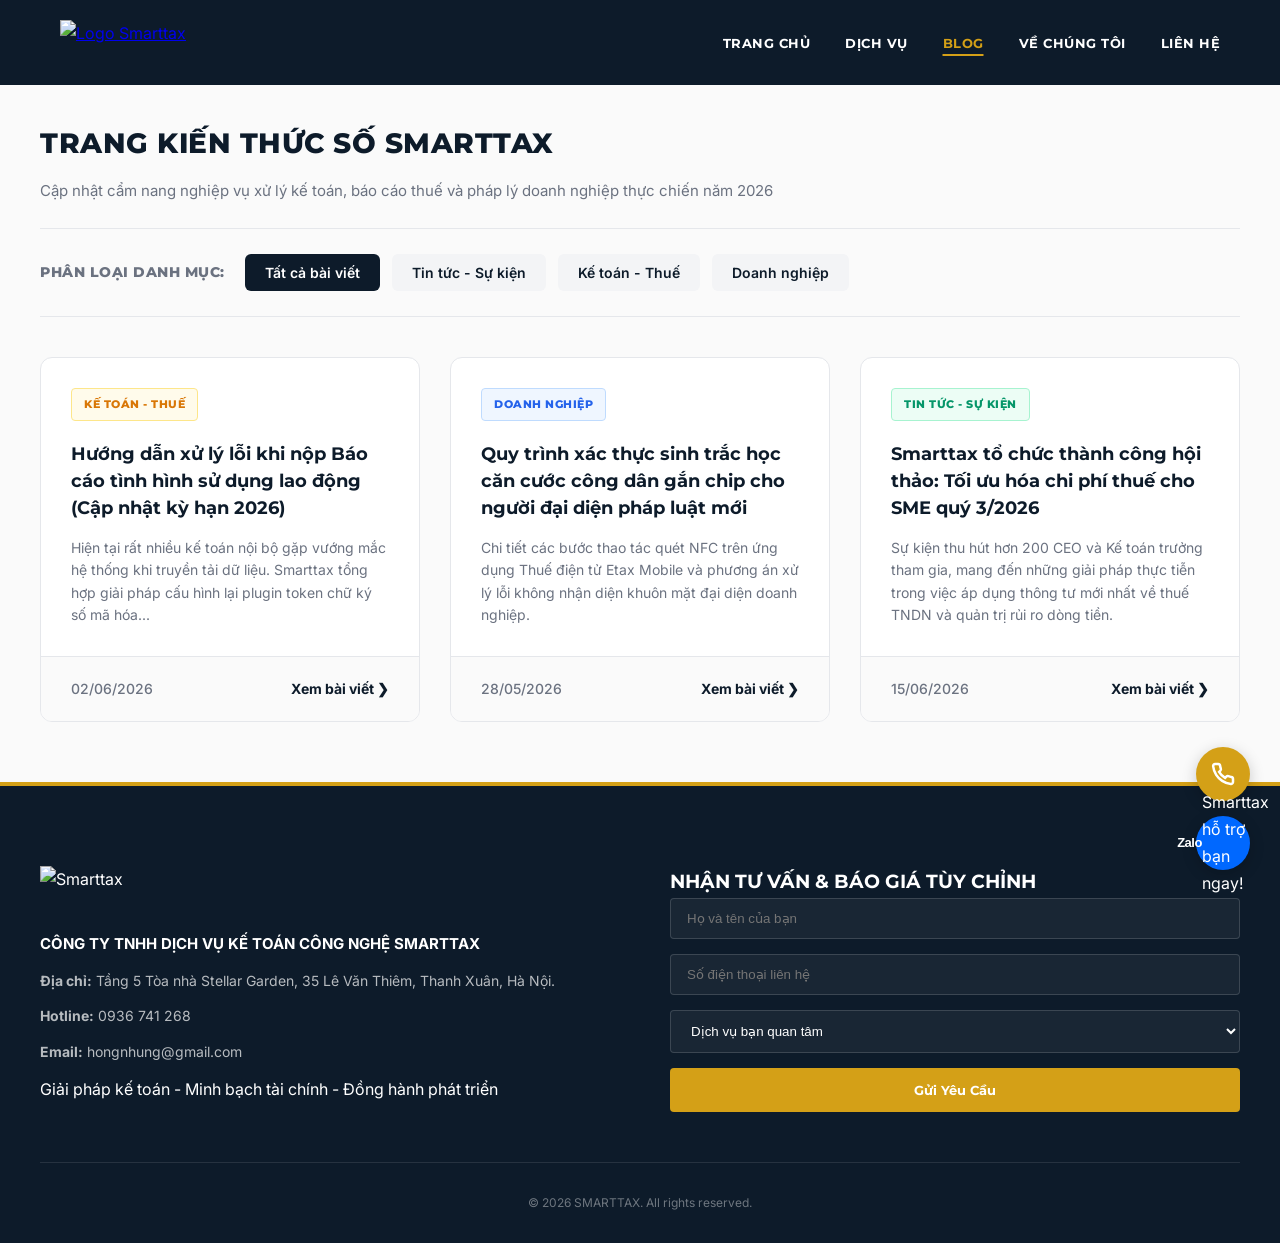
==== blog.html @ e1456940 "Add files via upload" ====
<!DOCTYPE html>
<html lang="vi">
<head>
    <meta charset="UTF-8">
    <meta name="viewport" content="width=device-width, initial-scale=1.0">
    <title>Blog Kiến Thức | SMARTTAX</title>
    <style>
        /* CSS NHÚNG TRỰC TIẾP */
        @import url('https://fonts.googleapis.com/css2?family=Inter:wght@400;500;600&family=Montserrat:wght@600;700;800&display=swap');
        :root { --primary-color: #0D1B2A; --accent-color: #D4A017; --text-gray: #6B7280; --bg-light: #F3F4F6; --white: #ffffff; --border-color: #E5E7EB; }
        * { margin: 0; padding: 0; box-sizing: border-box; }
        body { font-family: 'Inter', sans-serif; color: var(--primary-color); line-height: 1.7; background-color: #FAFAFA; overflow-x: hidden; }
        h1, h2, h3, h4, h5, h6 { font-family: 'Montserrat', sans-serif; font-weight: 700; }
        
        /* HEADER */
        header { background-color: var(--primary-color); padding: 20px 0; position: fixed; width: 100%; top: 0; z-index: 1000; transition: all 0.4s cubic-bezier(0.4, 0, 0.2, 1); }
        header.sticky { padding: 12px 0; background-color: rgba(13, 27, 42, 0.95); box-shadow: 0 4px 20px rgba(0, 0, 0, 0.15); backdrop-filter: blur(10px); }
        .nav-container { max-width: 1200px; margin: 0 auto; display: flex; justify-content: space-between; align-items: center; padding: 0 20px; }
        .logo-wrapper { display: flex; align-items: center; gap: 12px; text-decoration: none; }
        .logo-text h1 { color: var(--white); font-size: 22px; letter-spacing: 1px; line-height: 1; }
        .logo-text h1 span { color: var(--accent-color); }
        .logo-text p { color: var(--white); font-size: 8px; letter-spacing: 0.5px; margin-top: 3px; opacity: 0.8; }
        .nav-links { list-style: none; display: flex; gap: 35px; }
        .nav-links li a { color: var(--white); text-decoration: none; font-weight: 700; font-family: 'Montserrat', sans-serif; text-transform: uppercase; font-size: 13px; letter-spacing: 0.5px; position: relative; padding: 5px 0; transition: color 0.3s ease; }
        .nav-links li a::after { content: ''; position: absolute; width: 0; height: 2px; background: var(--accent-color); bottom: 0; left: 50%; transform: translateX(-50%); transition: width 0.3s cubic-bezier(0.4, 0, 0.2, 1); }
        .nav-links li a:hover { color: var(--accent-color); }
        .nav-links li a:hover::after, .nav-links li.active a::after { width: 100%; }
        .nav-links li.active a { color: var(--accent-color); }
        
        /* SECTION BLOG HEADER */
        section { padding: 120px 20px 60px; max-width: 1240px; margin: 0 auto; }
        .blog-header-block { border-bottom: 1px solid var(--border-color); padding-bottom: 25px; margin-bottom: 25px; }
        .blog-main-title { font-size: 28px; font-weight: 800; color: var(--primary-color); margin-bottom: 10px; text-transform: uppercase; letter-spacing: 0.5px; }
        .blog-main-desc { font-size: 15px; color: var(--text-gray); }

        /* BỘ LỌC DANH MỤC */
        .filter-wrapper { border-bottom: 1px solid var(--border-color); padding-bottom: 25px; margin-bottom: 40px; display: flex; align-items: center; gap: 20px; flex-wrap: wrap; }
        .filter-label { font-weight: 800; font-family: 'Montserrat', sans-serif; font-size: 14px; color: var(--text-gray); text-transform: uppercase; letter-spacing: 0.5px; }
        .blog-category-filter { display: flex; gap: 12px; flex-wrap: wrap; }
        .category-btn { padding: 10px 20px; background: var(--bg-light); border: none; cursor: pointer; font-family: 'Inter', sans-serif; font-weight: 600; font-size: 14px; color: var(--primary-color); border-radius: 6px; transition: all 0.3s ease; }
        .category-btn.active { background-color: var(--primary-color); color: var(--white); }
        .category-btn:hover:not(.active) { background-color: #E5E7EB; }

        /* --- SỬA THÀNH GRID 3 CỘT --- */
        .blog-grid-3 { display: grid; grid-template-columns: repeat(3, 1fr); gap: 30px; transition: all 0.3s ease; }
        
        .blog-card-new { background: var(--white); border: 1px solid var(--border-color); border-radius: 12px; display: flex; flex-direction: column; overflow: hidden; transition: all 0.3s ease; text-decoration: none; }
        .blog-card-new:hover { transform: translateY(-5px); box-shadow: 0 15px 30px rgba(0,0,0,0.06); border-color: var(--accent-color); }
        .blog-card-content { padding: 30px; flex: 1; }
        
        /* TAG MÀU SẮC CHUẨN */
        .blog-tag { display: inline-block; padding: 6px 12px; border-radius: 4px; font-size: 11px; font-family: 'Montserrat', sans-serif; font-weight: 800; text-transform: uppercase; margin-bottom: 20px; letter-spacing: 0.5px; }
        .tag-ketoan { background: #FFFBEB; border: 1px solid #FDE68A; color: #D97706; }
        .tag-doanhnghiep { background: #EFF6FF; border: 1px solid #BFDBFE; color: #2563EB; }
        .tag-tintuc { background: #ECFDF5; border: 1px solid #A7F3D0; color: #059669; }
        
        /* Tiêu đề thẻ thu nhỏ lại 1 chút để hợp với lưới 3 cột */
        .blog-card-title { font-size: 18px; margin-bottom: 15px; line-height: 1.5; color: var(--primary-color); transition: color 0.3s; }
        .blog-card-new:hover .blog-card-title { color: var(--accent-color); }
        .blog-card-excerpt { font-size: 14px; color: var(--text-gray); line-height: 1.6; }
        
        .blog-card-footer { background: #FAFAFA; padding: 20px 30px; border-top: 1px solid var(--border-color); display: flex; justify-content: space-between; align-items: center; }
        .blog-date { font-size: 14px; color: var(--text-gray); font-weight: 500; }
        .blog-readmore { font-size: 14px; font-weight: 700; color: var(--primary-color); display: flex; align-items: center; gap: 5px; transition: color 0.3s; }
        .blog-card-new:hover .blog-readmore { color: var(--accent-color); }

        /* CLASS JS ĐỂ ẨN HIỆN THEO BỘ LỌC */
        .hide-card { display: none !important; }

        /* FOOTER CHUẨN HỆ THỐNG */
        footer { background-color: var(--primary-color); color: var(--white); padding: 80px 20px 30px; border-top: 4px solid var(--accent-color); max-width: 100%; }
        .footer-container { max-width: 1200px; margin: 0 auto; display: grid; grid-template-columns: 1fr 1fr; gap: 60px; padding-bottom: 50px; border-bottom: 1px solid rgba(255,255,255,0.1); }
        .footer-brand { display: flex; align-items: center; gap: 12px; margin-bottom: 25px; }
        .footer-brand h2 { color: var(--white); font-size: 24px; }
        .footer-brand h2 span { color: var(--accent-color); }
        .footer-company-name { font-size: 15px; font-weight: 700; margin-bottom: 20px; color: var(--white); }
        .footer-contacts li { margin-bottom: 12px; font-size: 14px; color: rgba(255,255,255,0.7); list-style: none; }
        .footer-form-group { display: flex; flex-direction: column; gap: 15px; }
        .footer-form-group input, .footer-form-group select { width: 100%; padding: 12px 16px; background-color: rgba(255, 255, 255, 0.05); border: 1px solid rgba(255, 255, 255, 0.15); border-radius: 4px; color: var(--white); }
        .footer-form-group select option { background-color: var(--primary-color); }
        .footer-copyright { text-align: center; padding-top: 30px; font-size: 12px; color: rgba(255,255,255,0.4); }
        .btn { display: inline-block; padding: 14px 32px; background-color: var(--accent-color); color: var(--white); font-family: 'Montserrat', sans-serif; font-weight: 700; border-radius: 4px; border: none; cursor: pointer; transition: all 0.3s; }
        .btn:hover { background-color: #bd8e12; transform: translateY(-3px); }

        /* WIDGETS */
        .floating-widget-container { position: fixed; bottom: 30px; right: 30px; display: flex; flex-direction: column; gap: 15px; z-index: 9999; }
        .floating-action-btn { width: 54px; height: 54px; border-radius: 50%; display: flex; align-items: center; justify-content: center; color: var(--white); box-shadow: 0 4px 15px rgba(0,0,0,0.2); text-decoration: none; position: relative; }
        .btn-float-call { background-color: var(--accent-color); }
        .btn-float-zalo { background-color: #0068FF; }

        .reveal { opacity: 0; transform: translateY(40px); transition: opacity 0.8s ease, transform 0.8s ease; }
        .reveal.visible { opacity: 1; transform: translateY(0); }

        /* ĐIỀU CHỈNH RESPONSIVE CHO 3 CỘT */
        @media (max-width: 1024px) { 
            .blog-grid-3 { grid-template-columns: repeat(2, 1fr); } 
        }
        @media (max-width: 768px) { 
            .blog-grid-3, .footer-container { grid-template-columns: 1fr; } 
            .nav-links { display: none; } 
        }
    </style>
</head>
<body>

    <!-- HEADER ĐỒNG BỘ -->
    <header id="global-header">
        <div class="nav-container">
            <a href="index.html" class="logo">
    <img src="images/logo.png" alt="Logo Smarttax" style="height: 45px; width: auto; display: block;">
            </a>
            <nav>
                <ul class="nav-links">
                    <li><a href="index.html">TRANG CHỦ</a></li>
                    <li><a href="dich-vu.html">DỊCH VỤ</a></li>
                    <li class="active"><a href="blog.html">BLOG</a></li>
                    <li><a href="ve-chung-toi.html">VỀ CHÚNG TÔI</a></li>
                    <li><a href="lien-he.html">LIÊN HỆ</a></li>
                </ul>
            </nav>
        </div>
    </header>

    <section class="reveal visible">
        <!-- HEADER TRANG BLOG -->
        <div class="blog-header-block">
            <h1 class="blog-main-title">TRANG KIẾN THỨC SỐ SMARTTAX</h1>
            <p class="blog-main-desc">Cập nhật cẩm nang nghiệp vụ xử lý kế toán, báo cáo thuế và pháp lý doanh nghiệp thực chiến năm 2026</p>
        </div>

        <!-- BỘ LỌC DANH MỤC -->
        <div class="filter-wrapper">
            <div class="filter-label">PHÂN LOẠI DANH MỤC:</div>
            <div class="blog-category-filter">
                <button class="category-btn active" data-filter="all">Tất cả bài viết</button>
                <button class="category-btn" data-filter="tin-tuc">Tin tức - Sự kiện</button>
                <button class="category-btn" data-filter="ke-toan">Kế toán - Thuế</button>
                <button class="category-btn" data-filter="doanh-nghiep">Doanh nghiệp</button>
            </div>
        </div>

        <!-- DANH SÁCH BÀI VIẾT LƯỚI 3 CỘT -->
        <div class="blog-grid-3" id="blog-grid">
            
            <!-- Bài viết 1: Kế toán -->
            <a href="chi-tiet-blog.html" class="blog-card-new" data-category="ke-toan">
                <div class="blog-card-content">
                    <span class="blog-tag tag-ketoan">KẾ TOÁN - THUẾ</span>
                    <h3 class="blog-card-title">Hướng dẫn xử lý lỗi khi nộp Báo cáo tình hình sử dụng lao động (Cập nhật kỳ hạn 2026)</h3>
                    <p class="blog-card-excerpt">Hiện tại rất nhiều kế toán nội bộ gặp vướng mắc hệ thống khi truyền tải dữ liệu. Smarttax tổng hợp giải pháp cấu hình lại plugin token chữ ký số mã hóa...</p>
                </div>
                <div class="blog-card-footer">
                    <span class="blog-date">02/06/2026</span>
                    <span class="blog-readmore">Xem bài viết ❯</span>
                </div>
            </a>

            <!-- Bài viết 2: Doanh nghiệp -->
            <a href="chi-tiet-blog.html" class="blog-card-new" data-category="doanh-nghiep">
                <div class="blog-card-content">
                    <span class="blog-tag tag-doanhnghiep">DOANH NGHIỆP</span>
                    <h3 class="blog-card-title">Quy trình xác thực sinh trắc học căn cước công dân gắn chip cho người đại diện pháp luật mới</h3>
                    <p class="blog-card-excerpt">Chi tiết các bước thao tác quét NFC trên ứng dụng Thuế điện tử Etax Mobile và phương án xử lý lỗi không nhận diện khuôn mặt đại diện doanh nghiệp.</p>
                </div>
                <div class="blog-card-footer">
                    <span class="blog-date">28/05/2026</span>
                    <span class="blog-readmore">Xem bài viết ❯</span>
                </div>
            </a>

            <!-- Bài viết 3: Tin tức - Sự kiện -->
            <a href="chi-tiet-blog.html" class="blog-card-new" data-category="tin-tuc">
                <div class="blog-card-content">
                    <span class="blog-tag tag-tintuc">TIN TỨC - SỰ KIỆN</span>
                    <h3 class="blog-card-title">Smarttax tổ chức thành công hội thảo: Tối ưu hóa chi phí thuế cho SME quý 3/2026</h3>
                    <p class="blog-card-excerpt">Sự kiện thu hút hơn 200 CEO và Kế toán trưởng tham gia, mang đến những giải pháp thực tiễn trong việc áp dụng thông tư mới nhất về thuế TNDN và quản trị rủi ro dòng tiền.</p>
                </div>
                <div class="blog-card-footer">
                    <span class="blog-date">15/06/2026</span>
                    <span class="blog-readmore">Xem bài viết ❯</span>
                </div>
            </a>

        </div>
    </section>
 
    <script>
        // JS XỬ LÝ THANH CUỘN & HIỆU ỨNG
        window.addEventListener('scroll', function() {
            const header = document.getElementById('global-header');
            if(window.scrollY > 50) header.classList.add('sticky'); else header.classList.remove('sticky');
        });
        const revealObserver = new IntersectionObserver((entries) => { entries.forEach(entry => { if(entry.isIntersecting) entry.target.classList.add('visible'); }); }, { threshold: 0.1 });
        document.querySelectorAll('.reveal').forEach(element => revealObserver.observe(element));

        // JS XỬ LÝ BỘ LỌC BÀI VIẾT THEO CATEGORY
        const filterBtns = document.querySelectorAll('.category-btn');
        const blogCards = document.querySelectorAll('.blog-card-new');

        filterBtns.forEach(btn => {
            btn.addEventListener('click', () => {
                // Xóa trạng thái active của tất cả các nút và gán cho nút vừa click
                filterBtns.forEach(b => b.classList.remove('active'));
                btn.classList.add('active');

                // Lấy giá trị data-filter
                const filterValue = btn.getAttribute('data-filter');

                // Quét qua các bài viết để ẩn/hiện
                blogCards.forEach(card => {
                    if (filterValue === 'all' || card.getAttribute('data-category') === filterValue) {
                        card.classList.remove('hide-card');
                    } else {
                        card.classList.add('hide-card');
                    }
                });
            });
        });
    </script>
  <!-- FOOTER -->
    <footer id="global-footer">
        <div class="footer-container">
            <div class="footer-left-info">
                <div class="footer-brand">
    			<img src="images/smarttax.png" alt="Smarttax" style="height: 40px; width: auto; display: block;">
		</div>
                <p class="footer-company-name"style="margin-bottom: 12px;">CÔNG TY TNHH DỊCH VỤ KẾ TOÁN CÔNG NGHỆ SMARTTAX</p>
                <ul class="footer-contacts">
                    <li><strong>Địa chỉ:</strong> Tầng 5 Tòa nhà Stellar Garden, 35 Lê Văn Thiêm, Thanh Xuân, Hà Nội.</li>
                    <li><strong>Hotline:</strong> 0936 741 268</li>
                    <li><strong>Email:</strong> hongnhung@gmail.com</li>
                </ul>
                <p class="footer-tagline">Giải pháp kế toán - Minh bạch tài chính - Đồng hành phát triển</p>
            </div>
            <div class="footer-right-form">
                <h3>NHẬN TƯ VẤN & BÁO GIÁ TÙY CHỈNH</h3>
                <form class="footer-form-group" action="#" method="POST">
                    <input type="text" placeholder="Họ và tên của bạn" required>
                    <input type="tel" placeholder="Số điện thoại liên hệ" required>
                    <select required>
                        <option value="" disabled selected>Dịch vụ bạn quan tâm</option>
                        <option value="ke-toan-tron-goi">Kế toán trọn gói (SME & Hộ kinh doanh)</option>
                        <option value="dich-vu-phap-ly">Dịch vụ Pháp lý Doanh nghiệp</option>
                        <option value="noi-bo-hanh-chinh">Dịch vụ Nội bộ & Hành chính</option>
                        <option value="phan-mem-ho-tro">Phần mềm hỗ trợ (Hóa đơn, chữ ký số...)</option>
                    </select>
                    <button type="submit" class="btn">Gửi Yêu Cầu</button>
                </form>
            </div>
        </div>
        <div class="footer-copyright">
            <p>© 2026 SMARTTAX. All rights reserved.</p>
        </div>
    </footer>

    <!-- WIDGETS TƯƠNG TÁC (Call & Zalo) -->
    <div class="floating-widget-container">
        <a href="tel:0936741268" class="floating-action-btn btn-float-call" title="Gọi Ngay">
            <svg width="24" height="24" viewBox="0 0 24 24" fill="none" stroke="currentColor" stroke-width="2.5"><path d="M22 16.92v3a2 2 0 0 1-2.18 2 19.79 19.79 0 0 1-8.63-3.07 19.5 19.5 0 0 1-6-6 19.79 19.79 0 0 1-3.07-8.67A2 2 0 0 1 4.11 2h3a2 2 0 0 1 2 1.72 12.84 12.84 0 0 0 .7 2.81 2 2 0 0 1-.45 2.11L8.09 9.91a16 16 0 0 0 6 6l1.27-1.27a2 2 0 0 1 2.11-.45 12.84 12.84 0 0 0 2.81.7A2 2 0 0 1 22 16.92z"/></svg>
        </a>
        <a href="https://zalo.me/0936741268" target="_blank" class="floating-action-btn btn-float-zalo" title="Chat Zalo">
            <span style="font-family: sans-serif; font-weight: 900; font-size: 13px; letter-spacing: -0.5px;">Zalo</span>
            <div class="zalo-chat-tooltip" id="zalo-tooltip">Smarttax hỗ trợ bạn ngay!</div>
        </a>
    </div>

    <!-- CORE SCRIPTS -->
    <script>
        // Hiệu ứng thanh Menu cố định khi cuộn
        window.addEventListener('scroll', function() {
            const header = document.getElementById('global-header');
            if(window.scrollY > 50) { header.classList.add('sticky'); }
            else { header.classList.remove('sticky'); }
        });

        // Hiệu ứng mờ dần hiện lên (Scroll Reveal)
        const revealObserver = new IntersectionObserver((entries) => {
            entries.forEach(entry => {
                if(entry.isIntersecting) { entry.target.classList.add('visible'); }
            });
        }, { threshold: 0.1 });
        document.querySelectorAll('.reveal').forEach(element => { revealObserver.observe(element); });

        // Bóng chat Zalo tự động bật tắt
        const zaloTooltip = document.getElementById('zalo-tooltip');
        if(zaloTooltip) {
            setInterval(() => {
                zaloTooltip.classList.add('show-bubble');
                setTimeout(() => { zaloTooltip.classList.remove('show-bubble'); }, 3000);
            }, 10000);
        }
    </script>
</body>
</html>
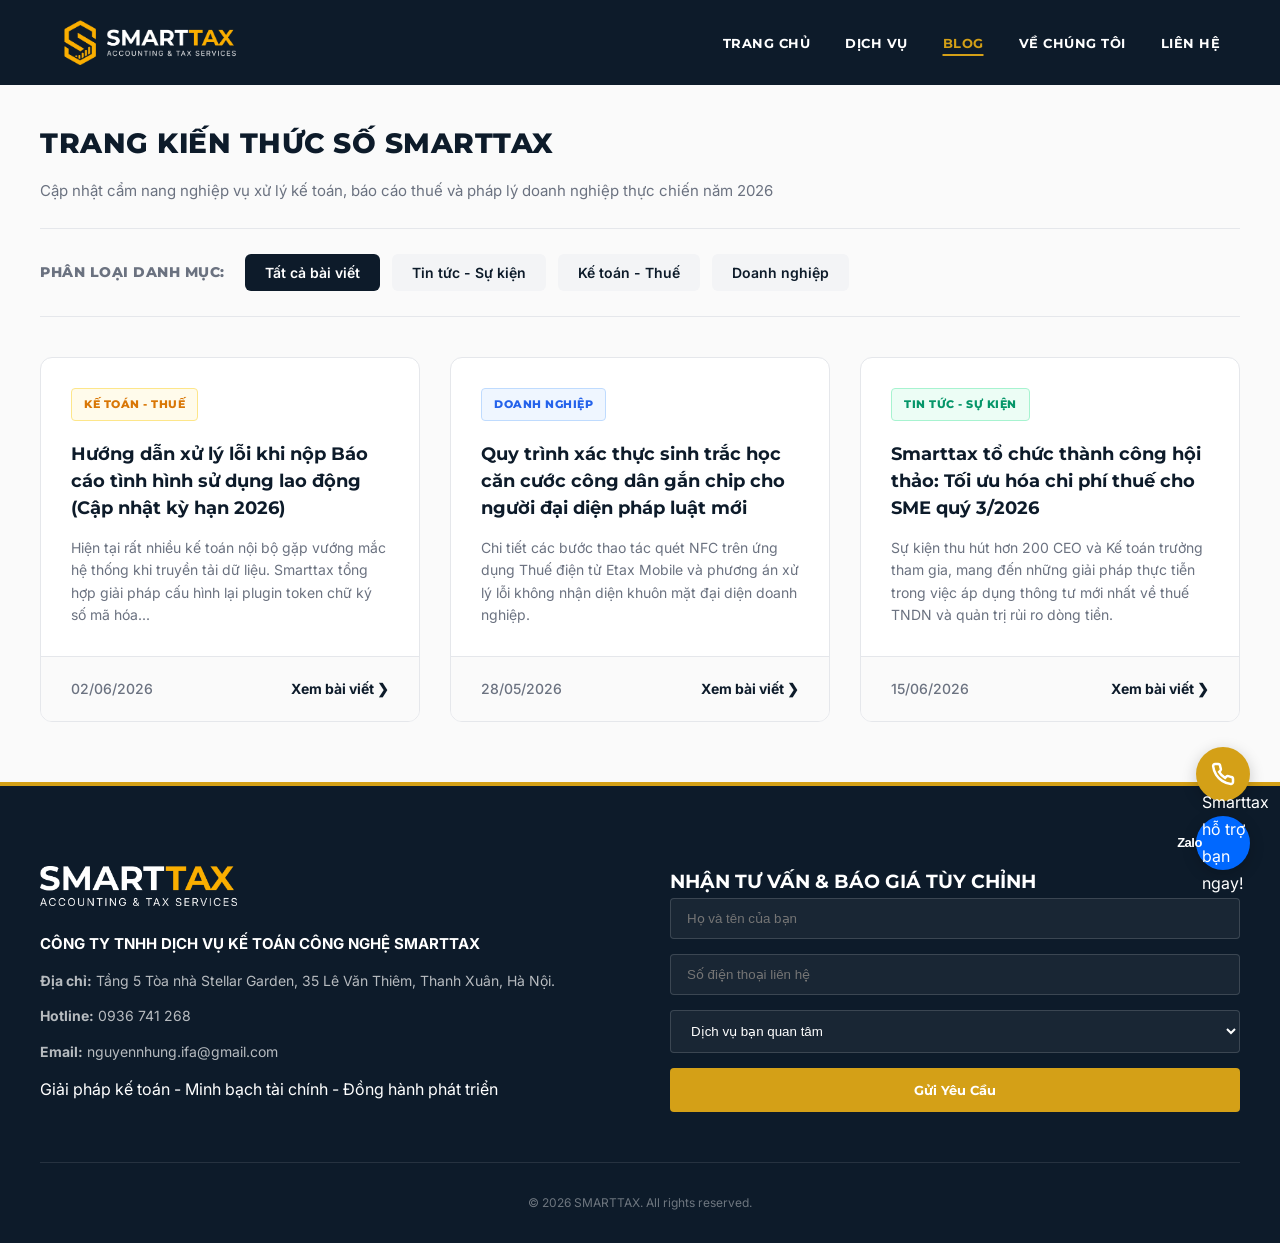
==== commit df32b28e: "Add files via upload" ====
--- a/blog.html
+++ b/blog.html
@@ -228,7 +228,7 @@
                 <ul class="footer-contacts">
                     <li><strong>Địa chỉ:</strong> Tầng 5 Tòa nhà Stellar Garden, 35 Lê Văn Thiêm, Thanh Xuân, Hà Nội.</li>
                     <li><strong>Hotline:</strong> 0936 741 268</li>
-                    <li><strong>Email:</strong> hongnhung@gmail.com</li>
+                    <li><strong>Email:</strong> nguyennhung.ifa@gmail.com</li>
                 </ul>
                 <p class="footer-tagline">Giải pháp kế toán - Minh bạch tài chính - Đồng hành phát triển</p>
             </div>
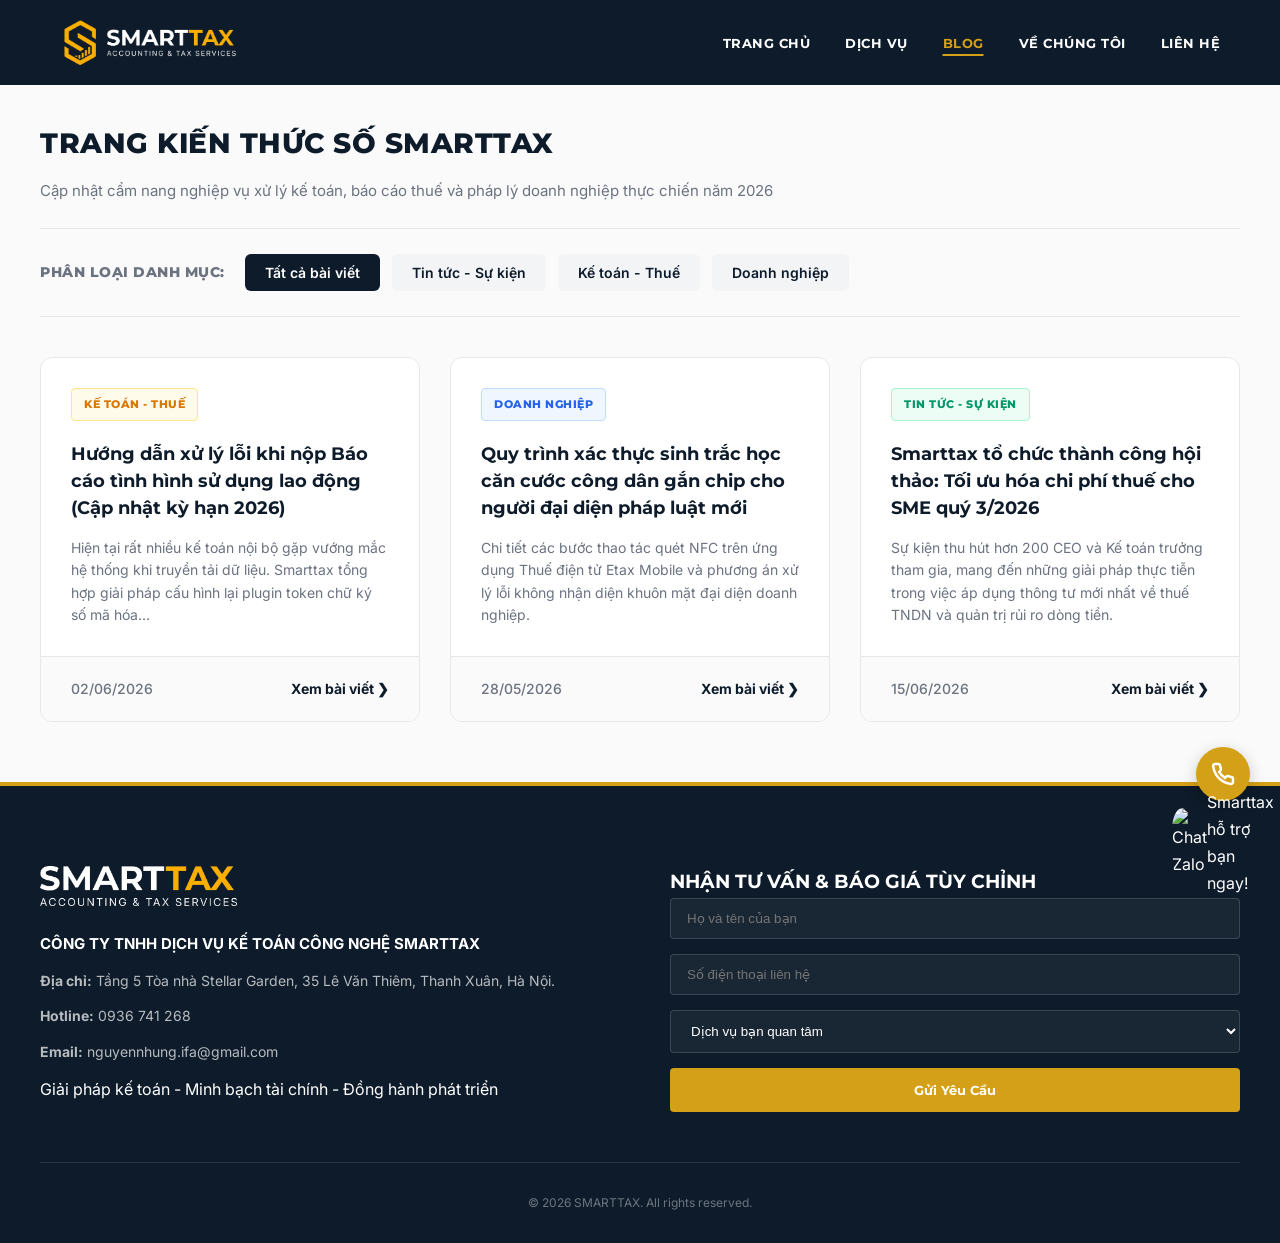
==== commit 2443c539: "Add files via upload" ====
--- a/blog.html
+++ b/blog.html
@@ -258,8 +258,8 @@
         <a href="tel:0936741268" class="floating-action-btn btn-float-call" title="Gọi Ngay">
             <svg width="24" height="24" viewBox="0 0 24 24" fill="none" stroke="currentColor" stroke-width="2.5"><path d="M22 16.92v3a2 2 0 0 1-2.18 2 19.79 19.79 0 0 1-8.63-3.07 19.5 19.5 0 0 1-6-6 19.79 19.79 0 0 1-3.07-8.67A2 2 0 0 1 4.11 2h3a2 2 0 0 1 2 1.72 12.84 12.84 0 0 0 .7 2.81 2 2 0 0 1-.45 2.11L8.09 9.91a16 16 0 0 0 6 6l1.27-1.27a2 2 0 0 1 2.11-.45 12.84 12.84 0 0 0 2.81.7A2 2 0 0 1 22 16.92z"/></svg>
         </a>
-        <a href="https://zalo.me/0936741268" target="_blank" class="floating-action-btn btn-float-zalo" title="Chat Zalo">
-            <span style="font-family: sans-serif; font-weight: 900; font-size: 13px; letter-spacing: -0.5px;">Zalo</span>
+        <a href="https://zalo.me/0936741268" target="_blank" class="floating-action-btn" style="background: transparent; box-shadow: none; padding: 0;" title="Chat Zalo">
+      <img src="images/logo zalo.png" alt="Chat Zalo" style="width: 50px; height: auto; display: block; border-radius: 30%;">
             <div class="zalo-chat-tooltip" id="zalo-tooltip">Smarttax hỗ trợ bạn ngay!</div>
         </a>
     </div>
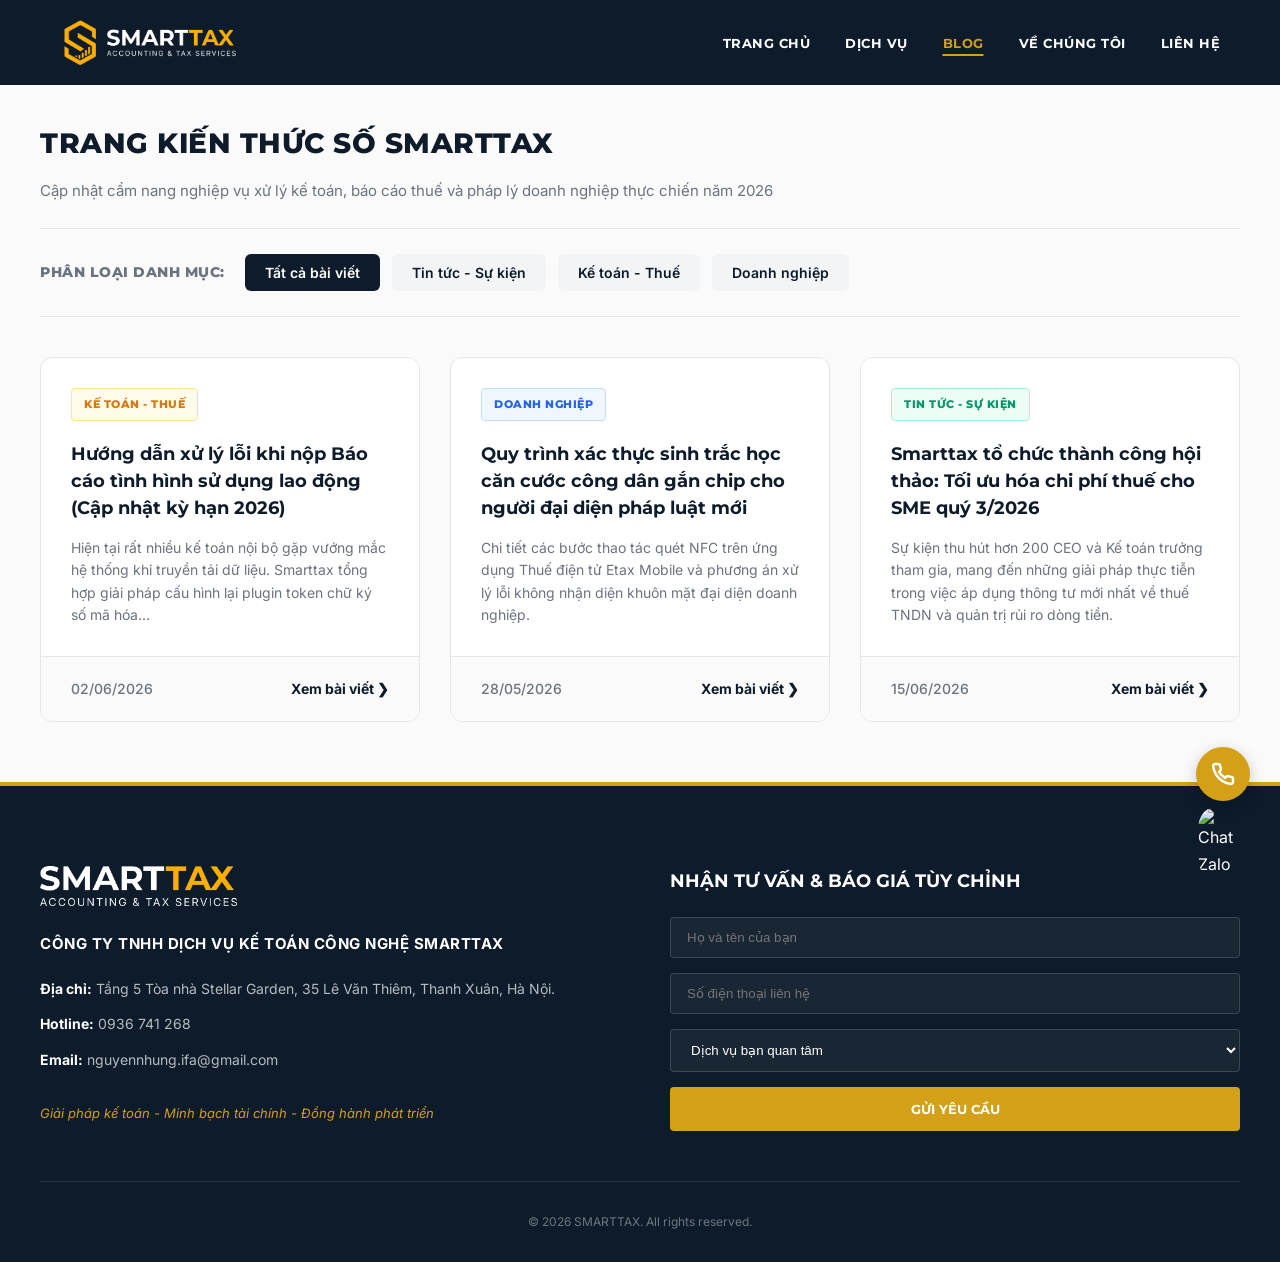
==== commit 00a78e05: "Add files via upload" ====
--- a/blog.html
+++ b/blog.html
@@ -41,7 +41,7 @@
         .category-btn.active { background-color: var(--primary-color); color: var(--white); }
         .category-btn:hover:not(.active) { background-color: #E5E7EB; }
 
-        /* --- SỬA THÀNH GRID 3 CỘT --- */
+        /* SỬA THÀNH GRID 3 CỘT */
         .blog-grid-3 { display: grid; grid-template-columns: repeat(3, 1fr); gap: 30px; transition: all 0.3s ease; }
         
         .blog-card-new { background: var(--white); border: 1px solid var(--border-color); border-radius: 12px; display: flex; flex-direction: column; overflow: hidden; transition: all 0.3s ease; text-decoration: none; }
@@ -67,31 +67,40 @@
         /* CLASS JS ĐỂ ẨN HIỆN THEO BỘ LỌC */
         .hide-card { display: none !important; }
 
-        /* FOOTER CHUẨN HỆ THỐNG */
+        /* NÚT BUTTON MẶC ĐỊNH */
+        .btn { display: inline-block; padding: 14px 32px; background-color: var(--accent-color); color: var(--white); font-family: 'Montserrat', sans-serif; font-weight: 700; border-radius: 4px; border: none; cursor: pointer; transition: all 0.3s; }
+        .btn:hover { background-color: #bd8e12; transform: translateY(-3px); }
+
+        /* FOOTER ĐỒNG BỘ */
         footer { background-color: var(--primary-color); color: var(--white); padding: 80px 20px 30px; border-top: 4px solid var(--accent-color); max-width: 100%; }
         .footer-container { max-width: 1200px; margin: 0 auto; display: grid; grid-template-columns: 1fr 1fr; gap: 60px; padding-bottom: 50px; border-bottom: 1px solid rgba(255,255,255,0.1); }
         .footer-brand { display: flex; align-items: center; gap: 12px; margin-bottom: 25px; }
         .footer-brand h2 { color: var(--white); font-size: 24px; }
         .footer-brand h2 span { color: var(--accent-color); }
-        .footer-company-name { font-size: 15px; font-weight: 700; margin-bottom: 20px; color: var(--white); }
+        .footer-company-name { font-size: 15px; font-weight: 700; margin-bottom: 20px; letter-spacing: 0.5px; color: var(--white); }
         .footer-contacts li { margin-bottom: 12px; font-size: 14px; color: rgba(255,255,255,0.7); list-style: none; }
+        .footer-contacts li strong { color: var(--white); }
+        .footer-tagline { margin-top: 30px; font-size: 13px; font-style: italic; color: var(--accent-color); }
+        .footer-right-form h3 { color: var(--white); font-size: 18px; margin-bottom: 20px; text-transform: uppercase; }
         .footer-form-group { display: flex; flex-direction: column; gap: 15px; }
         .footer-form-group input, .footer-form-group select { width: 100%; padding: 12px 16px; background-color: rgba(255, 255, 255, 0.05); border: 1px solid rgba(255, 255, 255, 0.15); border-radius: 4px; color: var(--white); }
         .footer-form-group select option { background-color: var(--primary-color); }
+        .footer-form-group .btn { width: 100%; text-transform: uppercase; text-align: center; } /* Đồng bộ nút form 100% giống ảnh */
         .footer-copyright { text-align: center; padding-top: 30px; font-size: 12px; color: rgba(255,255,255,0.4); }
-        .btn { display: inline-block; padding: 14px 32px; background-color: var(--accent-color); color: var(--white); font-family: 'Montserrat', sans-serif; font-weight: 700; border-radius: 4px; border: none; cursor: pointer; transition: all 0.3s; }
-        .btn:hover { background-color: #bd8e12; transform: translateY(-3px); }
-
-        /* WIDGETS */
+
+        /* WIDGETS ĐỒNG BỘ */
         .floating-widget-container { position: fixed; bottom: 30px; right: 30px; display: flex; flex-direction: column; gap: 15px; z-index: 9999; }
-        .floating-action-btn { width: 54px; height: 54px; border-radius: 50%; display: flex; align-items: center; justify-content: center; color: var(--white); box-shadow: 0 4px 15px rgba(0,0,0,0.2); text-decoration: none; position: relative; }
+        .floating-action-btn { width: 54px; height: 54px; border-radius: 50%; display: flex; align-items: center; justify-content: center; color: var(--white); text-decoration: none; box-shadow: 0 4px 15px rgba(0,0,0,0.2); position: relative; cursor: pointer; }
         .btn-float-call { background-color: var(--accent-color); }
-        .btn-float-zalo { background-color: #0068FF; }
+        .floating-action-btn::before { content: ''; position: absolute; top: 0; left: 0; width: 100%; height: 100%; border-radius: 50%; box-shadow: 0 0 0 0 rgba(212, 160, 23, 0.6); animation: pulseWave 2s infinite; z-index: -1; }
+        @keyframes pulseWave { 0% { transform: scale(1); opacity: 1; } 100% { transform: scale(1.6); opacity: 0; } }
+        .zalo-chat-tooltip { position: absolute; right: 70px; background-color: var(--white); color: var(--primary-color); padding: 8px 16px; border-radius: 4px; font-size: 12px; font-weight: 700; white-space: nowrap; box-shadow: 0 4px 15px rgba(0,0,0,0.15); opacity: 0; pointer-events: none; transform: translateX(10px); transition: all 0.3s ease; }
+        .zalo-chat-tooltip.show-bubble { opacity: 1; transform: translateX(0); }
 
         .reveal { opacity: 0; transform: translateY(40px); transition: opacity 0.8s ease, transform 0.8s ease; }
         .reveal.visible { opacity: 1; transform: translateY(0); }
 
-        /* ĐIỀU CHỈNH RESPONSIVE CHO 3 CỘT */
+        /* ĐIỀU CHỈNH RESPONSIVE */
         @media (max-width: 1024px) { 
             .blog-grid-3 { grid-template-columns: repeat(2, 1fr); } 
         }
@@ -103,11 +112,10 @@
 </head>
 <body>
 
-    <!-- HEADER ĐỒNG BỘ -->
     <header id="global-header">
         <div class="nav-container">
             <a href="index.html" class="logo">
-    <img src="images/logo.png" alt="Logo Smarttax" style="height: 45px; width: auto; display: block;">
+                <img src="images/logo.png" alt="Logo Smarttax" style="height: 45px; width: auto; display: block;">
             </a>
             <nav>
                 <ul class="nav-links">
@@ -122,13 +130,11 @@
     </header>
 
     <section class="reveal visible">
-        <!-- HEADER TRANG BLOG -->
         <div class="blog-header-block">
             <h1 class="blog-main-title">TRANG KIẾN THỨC SỐ SMARTTAX</h1>
             <p class="blog-main-desc">Cập nhật cẩm nang nghiệp vụ xử lý kế toán, báo cáo thuế và pháp lý doanh nghiệp thực chiến năm 2026</p>
         </div>
 
-        <!-- BỘ LỌC DANH MỤC -->
         <div class="filter-wrapper">
             <div class="filter-label">PHÂN LOẠI DANH MỤC:</div>
             <div class="blog-category-filter">
@@ -139,11 +145,10 @@
             </div>
         </div>
 
-        <!-- DANH SÁCH BÀI VIẾT LƯỚI 3 CỘT -->
         <div class="blog-grid-3" id="blog-grid">
             
             <!-- Bài viết 1: Kế toán -->
-            <a href="chi-tiet-blog.html" class="blog-card-new" data-category="ke-toan">
+            <a href="blog/xu-ly-loi-bao-cao.html" class="blog-card-new" data-category="ke-toan">
                 <div class="blog-card-content">
                     <span class="blog-tag tag-ketoan">KẾ TOÁN - THUẾ</span>
                     <h3 class="blog-card-title">Hướng dẫn xử lý lỗi khi nộp Báo cáo tình hình sử dụng lao động (Cập nhật kỳ hạn 2026)</h3>
@@ -156,7 +161,7 @@
             </a>
 
             <!-- Bài viết 2: Doanh nghiệp -->
-            <a href="chi-tiet-blog.html" class="blog-card-new" data-category="doanh-nghiep">
+            <a href="blog/quy-trinh-xac-thuc.html" class="blog-card-new" data-category="doanh-nghiep">
                 <div class="blog-card-content">
                     <span class="blog-tag tag-doanhnghiep">DOANH NGHIỆP</span>
                     <h3 class="blog-card-title">Quy trình xác thực sinh trắc học căn cước công dân gắn chip cho người đại diện pháp luật mới</h3>
@@ -169,7 +174,7 @@
             </a>
 
             <!-- Bài viết 3: Tin tức - Sự kiện -->
-            <a href="chi-tiet-blog.html" class="blog-card-new" data-category="tin-tuc">
+            <a href="blog/hoi-thao-toi-uu-chi-phi.html" class="blog-card-new" data-category="tin-tuc">
                 <div class="blog-card-content">
                     <span class="blog-tag tag-tintuc">TIN TỨC - SỰ KIỆN</span>
                     <h3 class="blog-card-title">Smarttax tổ chức thành công hội thảo: Tối ưu hóa chi phí thuế cho SME quý 3/2026</h3>
@@ -184,47 +189,13 @@
         </div>
     </section>
  
-    <script>
-        // JS XỬ LÝ THANH CUỘN & HIỆU ỨNG
-        window.addEventListener('scroll', function() {
-            const header = document.getElementById('global-header');
-            if(window.scrollY > 50) header.classList.add('sticky'); else header.classList.remove('sticky');
-        });
-        const revealObserver = new IntersectionObserver((entries) => { entries.forEach(entry => { if(entry.isIntersecting) entry.target.classList.add('visible'); }); }, { threshold: 0.1 });
-        document.querySelectorAll('.reveal').forEach(element => revealObserver.observe(element));
-
-        // JS XỬ LÝ BỘ LỌC BÀI VIẾT THEO CATEGORY
-        const filterBtns = document.querySelectorAll('.category-btn');
-        const blogCards = document.querySelectorAll('.blog-card-new');
-
-        filterBtns.forEach(btn => {
-            btn.addEventListener('click', () => {
-                // Xóa trạng thái active của tất cả các nút và gán cho nút vừa click
-                filterBtns.forEach(b => b.classList.remove('active'));
-                btn.classList.add('active');
-
-                // Lấy giá trị data-filter
-                const filterValue = btn.getAttribute('data-filter');
-
-                // Quét qua các bài viết để ẩn/hiện
-                blogCards.forEach(card => {
-                    if (filterValue === 'all' || card.getAttribute('data-category') === filterValue) {
-                        card.classList.remove('hide-card');
-                    } else {
-                        card.classList.add('hide-card');
-                    }
-                });
-            });
-        });
-    </script>
-  <!-- FOOTER -->
     <footer id="global-footer">
         <div class="footer-container">
             <div class="footer-left-info">
                 <div class="footer-brand">
-    			<img src="images/smarttax.png" alt="Smarttax" style="height: 40px; width: auto; display: block;">
-		</div>
-                <p class="footer-company-name"style="margin-bottom: 12px;">CÔNG TY TNHH DỊCH VỤ KẾ TOÁN CÔNG NGHỆ SMARTTAX</p>
+                    <img src="images/smarttax.png" alt="Smarttax" style="height: 40px; width: auto; display: block;">
+                </div>
+                <p class="footer-company-name">CÔNG TY TNHH DỊCH VỤ KẾ TOÁN CÔNG NGHỆ SMARTTAX</p>
                 <ul class="footer-contacts">
                     <li><strong>Địa chỉ:</strong> Tầng 5 Tòa nhà Stellar Garden, 35 Lê Văn Thiêm, Thanh Xuân, Hà Nội.</li>
                     <li><strong>Hotline:</strong> 0936 741 268</li>
@@ -244,7 +215,7 @@
                         <option value="noi-bo-hanh-chinh">Dịch vụ Nội bộ & Hành chính</option>
                         <option value="phan-mem-ho-tro">Phần mềm hỗ trợ (Hóa đơn, chữ ký số...)</option>
                     </select>
-                    <button type="submit" class="btn">Gửi Yêu Cầu</button>
+                    <button type="submit" class="btn">GỬI YÊU CẦU</button>
                 </form>
             </div>
         </div>
@@ -253,18 +224,16 @@
         </div>
     </footer>
 
-    <!-- WIDGETS TƯƠNG TÁC (Call & Zalo) -->
     <div class="floating-widget-container">
         <a href="tel:0936741268" class="floating-action-btn btn-float-call" title="Gọi Ngay">
             <svg width="24" height="24" viewBox="0 0 24 24" fill="none" stroke="currentColor" stroke-width="2.5"><path d="M22 16.92v3a2 2 0 0 1-2.18 2 19.79 19.79 0 0 1-8.63-3.07 19.5 19.5 0 0 1-6-6 19.79 19.79 0 0 1-3.07-8.67A2 2 0 0 1 4.11 2h3a2 2 0 0 1 2 1.72 12.84 12.84 0 0 0 .7 2.81 2 2 0 0 1-.45 2.11L8.09 9.91a16 16 0 0 0 6 6l1.27-1.27a2 2 0 0 1 2.11-.45 12.84 12.84 0 0 0 2.81.7A2 2 0 0 1 22 16.92z"/></svg>
         </a>
         <a href="https://zalo.me/0936741268" target="_blank" class="floating-action-btn" style="background: transparent; box-shadow: none; padding: 0;" title="Chat Zalo">
-      <img src="images/logo zalo.png" alt="Chat Zalo" style="width: 50px; height: auto; display: block; border-radius: 30%;">
+            <img src="images/logo-zalo.png" alt="Chat Zalo" style="width: 50px; height: auto; display: block; border-radius: 30%;">
             <div class="zalo-chat-tooltip" id="zalo-tooltip">Smarttax hỗ trợ bạn ngay!</div>
         </a>
     </div>
 
-    <!-- CORE SCRIPTS -->
     <script>
         // Hiệu ứng thanh Menu cố định khi cuộn
         window.addEventListener('scroll', function() {
@@ -280,6 +249,30 @@
             });
         }, { threshold: 0.1 });
         document.querySelectorAll('.reveal').forEach(element => { revealObserver.observe(element); });
+
+        // JS XỬ LÝ BỘ LỌC BÀI VIẾT THEO CATEGORY
+        const filterBtns = document.querySelectorAll('.category-btn');
+        const blogCards = document.querySelectorAll('.blog-card-new');
+
+        filterBtns.forEach(btn => {
+            btn.addEventListener('click', () => {
+                // Xóa trạng thái active của tất cả các nút và gán cho nút vừa click
+                filterBtns.forEach(b => b.classList.remove('active'));
+                btn.classList.add('active');
+
+                // Lấy giá trị data-filter
+                const filterValue = btn.getAttribute('data-filter');
+
+                // Quét qua các bài viết để ẩn/hiện
+                blogCards.forEach(card => {
+                    if (filterValue === 'all' || card.getAttribute('data-category') === filterValue) {
+                        card.classList.remove('hide-card');
+                    } else {
+                        card.classList.add('hide-card');
+                    }
+                });
+            });
+        });
 
         // Bóng chat Zalo tự động bật tắt
         const zaloTooltip = document.getElementById('zalo-tooltip');
@@ -291,4 +284,4 @@
         }
     </script>
 </body>
-</html>
+</html>
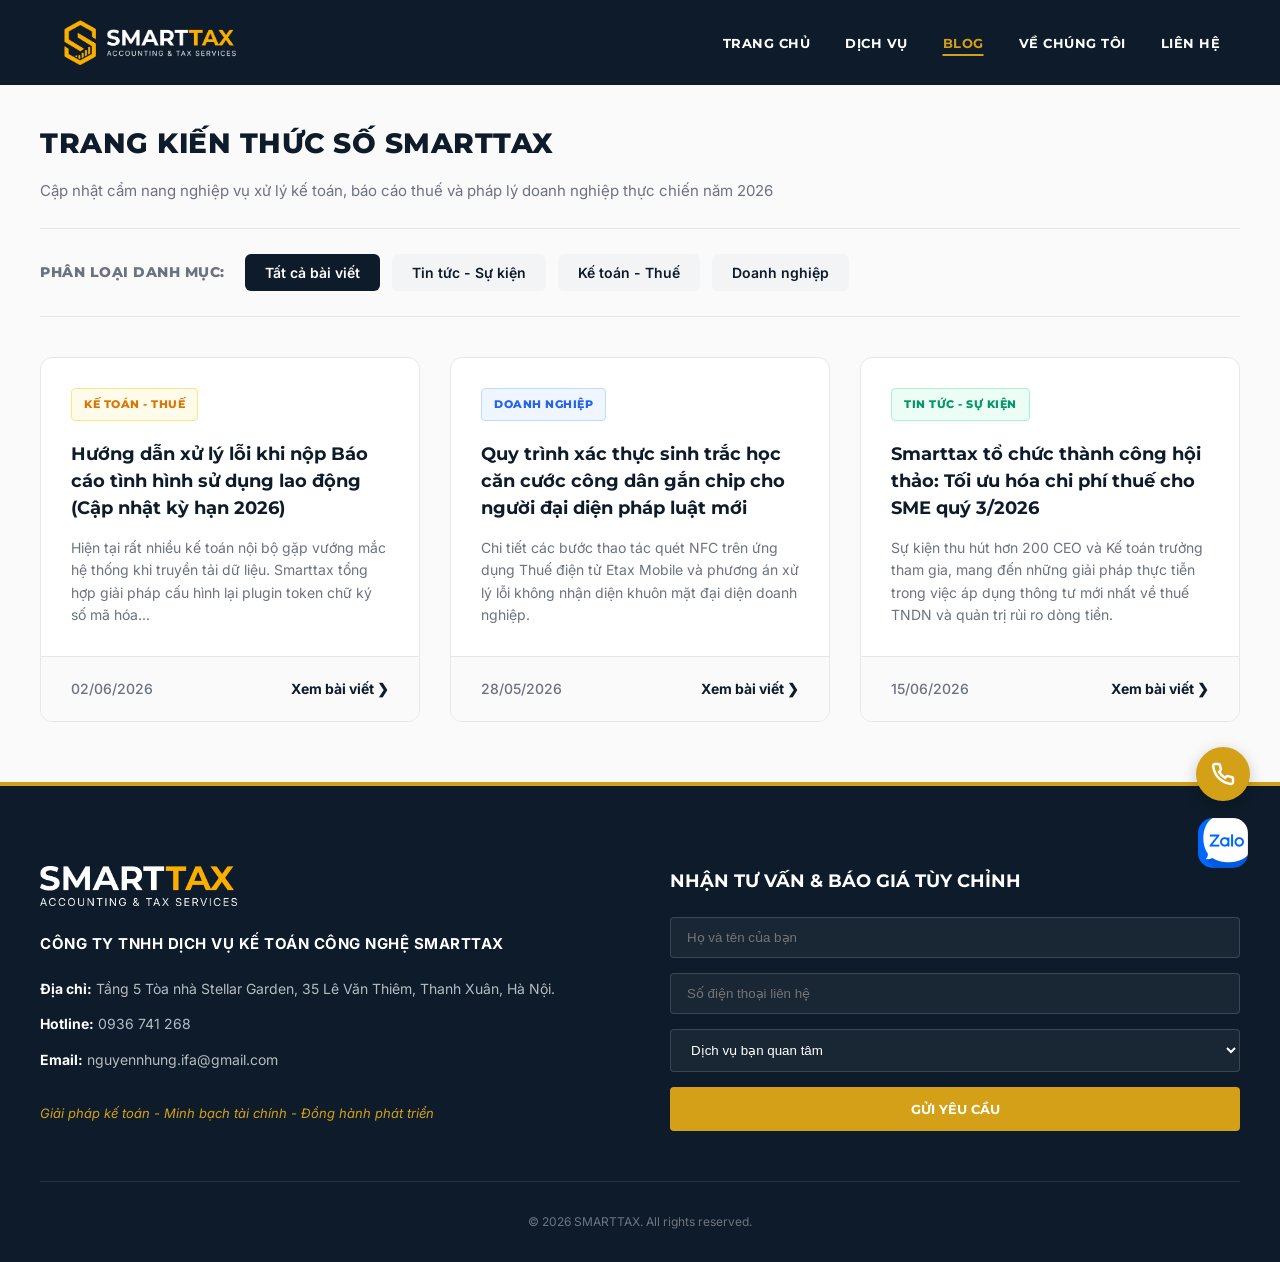
==== commit 11271bf5: "Add files via upload" ====
--- a/blog.html
+++ b/blog.html
@@ -205,18 +205,21 @@
             </div>
             <div class="footer-right-form">
                 <h3>NHẬN TƯ VẤN & BÁO GIÁ TÙY CHỈNH</h3>
-                <form class="footer-form-group" action="#" method="POST">
-                    <input type="text" placeholder="Họ và tên của bạn" required>
-                    <input type="tel" placeholder="Số điện thoại liên hệ" required>
-                    <select required>
-                        <option value="" disabled selected>Dịch vụ bạn quan tâm</option>
-                        <option value="ke-toan-tron-goi">Kế toán trọn gói (SME & Hộ kinh doanh)</option>
-                        <option value="dich-vu-phap-ly">Dịch vụ Pháp lý Doanh nghiệp</option>
-                        <option value="noi-bo-hanh-chinh">Dịch vụ Nội bộ & Hành chính</option>
-                        <option value="phan-mem-ho-tro">Phần mềm hỗ trợ (Hóa đơn, chữ ký số...)</option>
-                    </select>
-                    <button type="submit" class="btn">GỬI YÊU CẦU</button>
-                </form>
+                <form id="form-nhan-tu-van" class="footer-form-group">
+    <input type="text" name="ho_ten" placeholder="Họ và tên của bạn" required>
+    
+    <input type="tel" name="so_dien_thoai" placeholder="Số điện thoại liên hệ" required>
+    
+    <select name="dich_vu" required>
+        <option value="" disabled selected>Dịch vụ bạn quan tâm</option>
+        <option value="Kế toán trọn gói">Kế toán trọn gói (SME & Hộ kinh doanh)</option>
+        <option value="Pháp lý doanh nghiệp">Dịch vụ Pháp lý Doanh nghiệp</option>
+        <option value="Nội bộ & Hành chính">Dịch vụ Nội bộ & Hành chính</option>
+        <option value="Phần mềm hỗ trợ">Phần mềm hỗ trợ (Hóa đơn, chữ ký số...)</option>
+    </select>
+    
+    <button type="submit" class="btn" style="width: 100%; text-align: center;">GỬI YÊU CẦU</button>
+</form>
             </div>
         </div>
         <div class="footer-copyright">
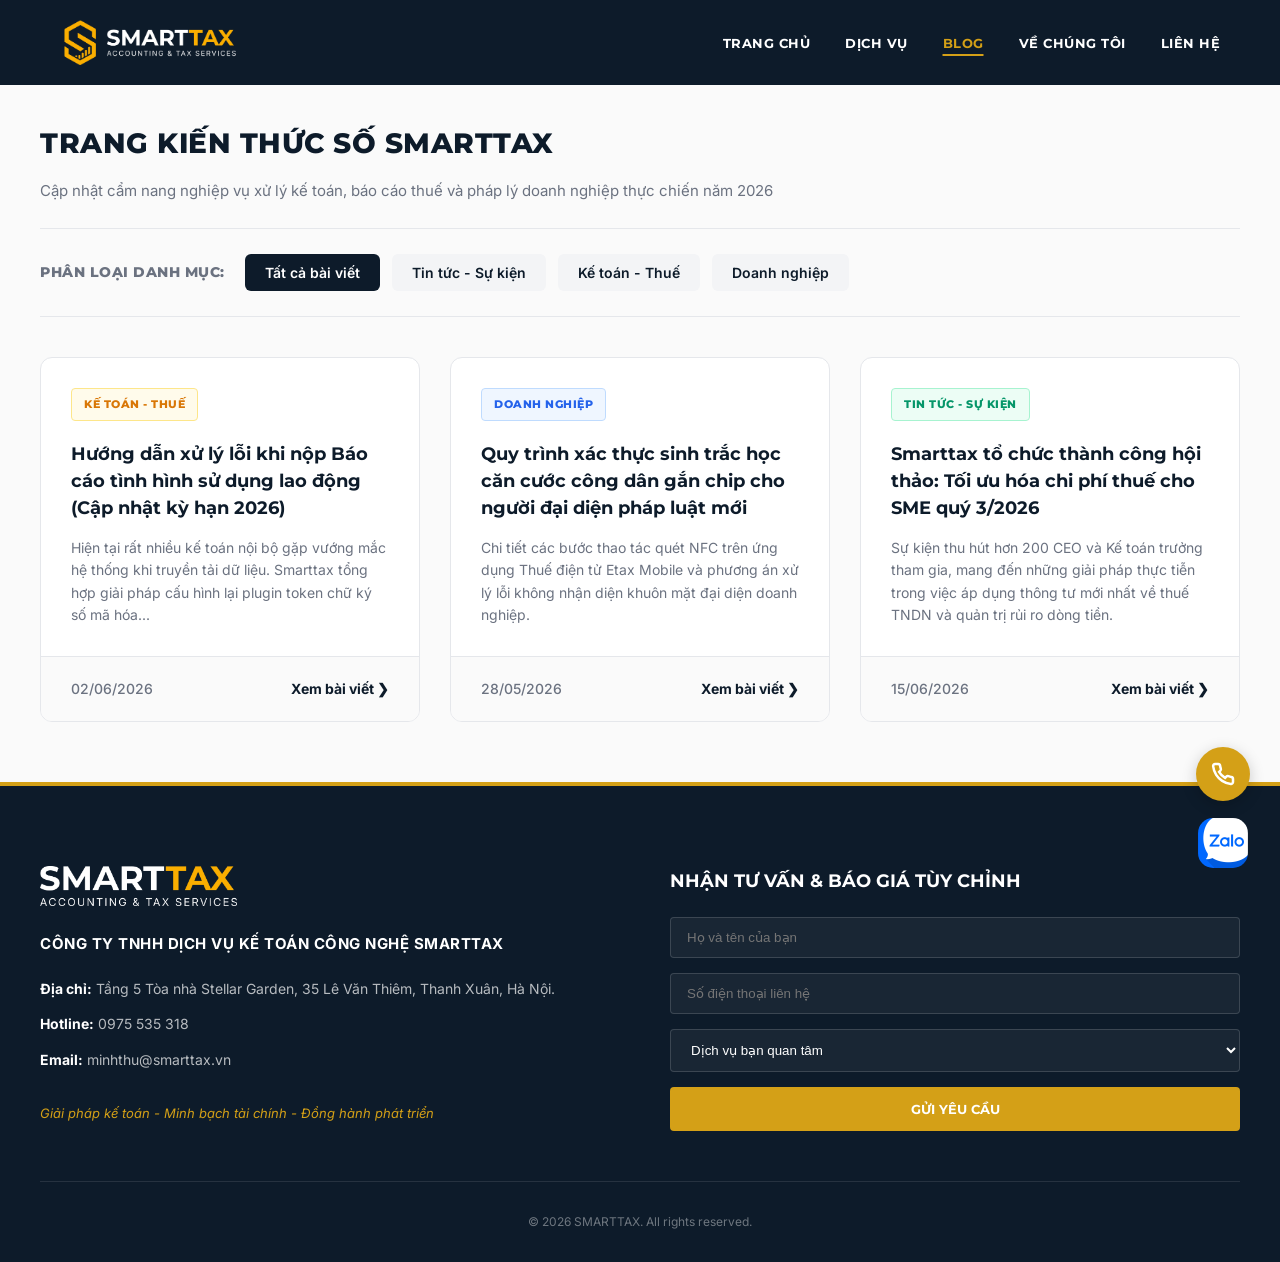
==== commit 2580b54f: "Add files via upload" ====
--- a/blog.html
+++ b/blog.html
@@ -198,8 +198,8 @@
                 <p class="footer-company-name">CÔNG TY TNHH DỊCH VỤ KẾ TOÁN CÔNG NGHỆ SMARTTAX</p>
                 <ul class="footer-contacts">
                     <li><strong>Địa chỉ:</strong> Tầng 5 Tòa nhà Stellar Garden, 35 Lê Văn Thiêm, Thanh Xuân, Hà Nội.</li>
-                    <li><strong>Hotline:</strong> 0936 741 268</li>
-                    <li><strong>Email:</strong> nguyennhung.ifa@gmail.com</li>
+                    <li><strong>Hotline:</strong> 0975 535 318</li>
+                    <li><strong>Email:</strong> minhthu@smarttax.vn</li>
                 </ul>
                 <p class="footer-tagline">Giải pháp kế toán - Minh bạch tài chính - Đồng hành phát triển</p>
             </div>
@@ -228,10 +228,10 @@
     </footer>
 
     <div class="floating-widget-container">
-        <a href="tel:0936741268" class="floating-action-btn btn-float-call" title="Gọi Ngay">
+        <a href="tel:0975535318" class="floating-action-btn btn-float-call" title="Gọi Ngay">
             <svg width="24" height="24" viewBox="0 0 24 24" fill="none" stroke="currentColor" stroke-width="2.5"><path d="M22 16.92v3a2 2 0 0 1-2.18 2 19.79 19.79 0 0 1-8.63-3.07 19.5 19.5 0 0 1-6-6 19.79 19.79 0 0 1-3.07-8.67A2 2 0 0 1 4.11 2h3a2 2 0 0 1 2 1.72 12.84 12.84 0 0 0 .7 2.81 2 2 0 0 1-.45 2.11L8.09 9.91a16 16 0 0 0 6 6l1.27-1.27a2 2 0 0 1 2.11-.45 12.84 12.84 0 0 0 2.81.7A2 2 0 0 1 22 16.92z"/></svg>
         </a>
-        <a href="https://zalo.me/0936741268" target="_blank" class="floating-action-btn" style="background: transparent; box-shadow: none; padding: 0;" title="Chat Zalo">
+        <a href="https://zalo.me/0975535318" target="_blank" class="floating-action-btn" style="background: transparent; box-shadow: none; padding: 0;" title="Chat Zalo">
             <img src="images/logo-zalo.png" alt="Chat Zalo" style="width: 50px; height: auto; display: block; border-radius: 30%;">
             <div class="zalo-chat-tooltip" id="zalo-tooltip">Smarttax hỗ trợ bạn ngay!</div>
         </a>
@@ -286,5 +286,39 @@
             }, 10000);
         }
     </script>
+<script>
+        window.addEventListener('scroll', function() {
+            const header = document.getElementById('global-header');
+            if(window.scrollY > 50) header.classList.add('sticky'); else header.classList.remove('sticky');
+        });
+        const revealObserver = new IntersectionObserver((entries) => { entries.forEach(entry => { if(entry.isIntersecting) entry.target.classList.add('visible'); }); }, { threshold: 0.1 });
+        document.querySelectorAll('.reveal').forEach(element => revealObserver.observe(element));
+        const zaloTooltip = document.getElementById('zalo-tooltip');
+        if(zaloTooltip) { setInterval(() => { zaloTooltip.classList.add('show-bubble'); setTimeout(() => zaloTooltip.classList.remove('show-bubble'), 3000); }, 10000); }
+
+        const scriptURL = 'LINK_WEB_APP_CỦA_BẠN_ĐIỀN_VÀO_ĐÂY';
+        const forms = document.querySelectorAll('form');
+        forms.forEach(form => {
+            form.addEventListener('submit', e => {
+                e.preventDefault(); 
+                const btnSubmit = form.querySelector('button[type="submit"]');
+                const originalBtnText = btnSubmit.innerHTML;
+                btnSubmit.innerHTML = 'ĐANG GỬI...';
+                btnSubmit.disabled = true;
+                fetch(scriptURL, { method: 'POST', body: new FormData(form)})
+                    .then(response => {
+                        alert('🎉 Cảm ơn bạn! Thông tin đã được gửi đến chuyên gia Smarttax thành công.');
+                        form.reset();
+                        btnSubmit.innerHTML = originalBtnText;
+                        btnSubmit.disabled = false;
+                    })
+                    .catch(error => {
+                        alert('Lỗi đường truyền! Xin vui lòng gọi trực tiếp Hotline 0975 535 318.');
+                        btnSubmit.innerHTML = originalBtnText;
+                        btnSubmit.disabled = false;
+                    });
+            });
+        });
+    </script>
 </body>
 </html>
